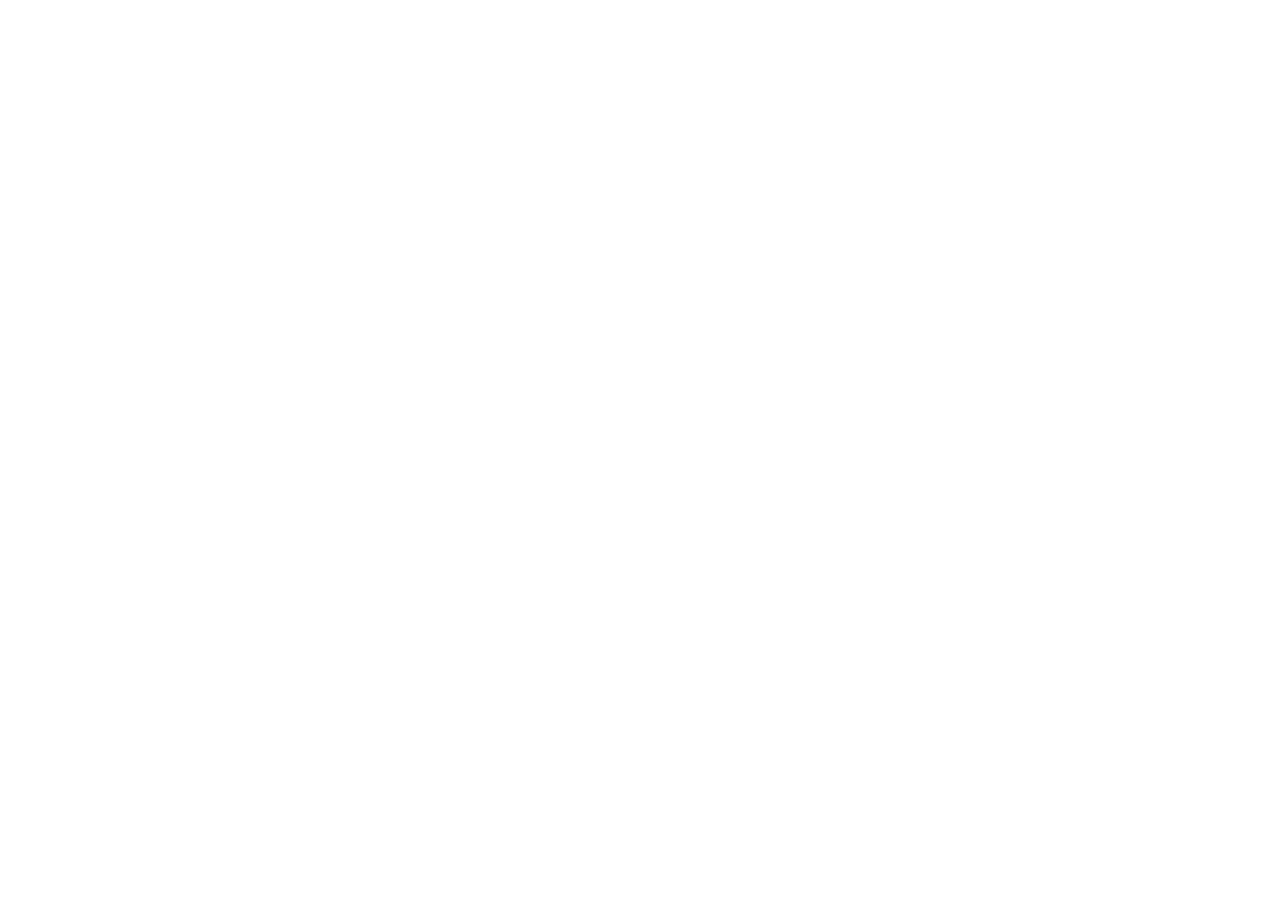
==== 回水器10-30/index.html @ 9b0e0138 "添加回水器模板" ====
<!DOCTYPE html>
<html lang="en">
<head>
    <meta charset="UTF-8">
    <title>回水器系列</title>
    <link rel="stylesheet" href="css/style.css">
    <script src="js/wow.min.js"></script>
    <script src="js/wow.js"></script>
    <link rel="stylesheet" href="css/animate.min.css">
    <link rel="stylesheet" href="css/animate.css">
    <style type="text/css">
        /*首先对字体进行引用*/


         /*微软雅黑：font3*/
        @font-face {
            font-family: 'font3';
            src: url('font/MSYH.eot'); /* IE9 Compat Modes */
            src: url('font/MSYH.eot?#iefix') format('embedded-opentype'), /* IE6-IE8 */
                     url('font/MSYH.woff') format('woff'), /* Modern Browsers */
                     url('font/MSYH.ttf')  format('truetype'), /* Safari, Android, iOS */
                     url('font/MSYH.svg#MSYH') format('svg'); /* Legacy iOS */
                     font-weight:normal;
                     font-style:normal;
           }

            /*SourceHanSansCN-Regular字体：font4*/
        @font-face {
            font-family: 'font4';
            src: url('font/SourceHanSansCN-Regular.eot'); /* IE9 Compat Modes */
            src: url('font/SourceHanSansCN-Regular.eot?#iefix') format('embedded-opentype'), /* IE6-IE8 */
                     url('font/SourceHanSansCN-Regular.woff') format('woff'), /* Modern Browsers */
                     url('font/SourceHanSansCN-Regular.ttf')  format('truetype'), /* Safari, Android, iOS */
                     url('font/SourceHanSansCN-Regular.svg#SourceHanSansCN-Regular') format('svg'); /* Legacy iOS */
                     font-weight:normal;
                     font-style:normal;
           }
           /*文鼎大黑字体：font5*/
        @font-face {
            font-family: 'font5';
            src: url('font/文鼎CS大黑.eot'); /* IE9 Compat Modes */
            src: url('font/文鼎CS大黑.eot?#iefix') format('embedded-opentype'), /* IE6-IE8 */
                     url('font/文鼎CS大黑.woff') format('woff'), /* Modern Browsers */
                     url('font/文鼎CS大黑.ttf')  format('truetype'), /* Safari, Android, iOS */
                     url('font/文鼎CS大黑.svg#文鼎CS大黑') format('svg'); /* Legacy iOS */
                     font-weight:normal;
                     font-style:normal;
           }
           @font-face {
            font-family: 'font6';
            src: url('font/汉仪中隶书简.eot'); /* IE9 Compat Modes */
            src: url('font/汉仪中隶书简.eot?#iefix') format('embedded-opentype'), /* IE6-IE8 */
                     url('font/汉仪中隶书简.woff') format('woff'), /* Modern Browsers */
                     url('font/汉仪中隶书简.ttf')  format('truetype'), /* Safari, Android, iOS */
                     url('font/汉仪中隶书简.svg#汉仪中隶书简') format('svg'); /* Legacy iOS */
                     font-weight:normal;
                     font-style:normal;
           }
           @font-face {
            font-family: 'font7';
            src: url('font/长城大黑体.eot'); /* IE9 Compat Modes */
            src: url('font/长城大黑体.eot?#iefix') format('embedded-opentype'), /* IE6-IE8 */
                     url('font/长城大黑体.woff') format('woff'), /* Modern Browsers */
                     url('font/长城大黑体.ttf')  format('truetype'), /* Safari, Android, iOS */
                     url('font/长城大黑体.svg#长城大黑体') format('svg'); /* Legacy iOS */
                     font-weight:normal;
                     font-style:normal;
           }
           
        </style>
</head>
<body>
    <div class="content">
        <!--1-->
        <div class="content1">

        </div>



    </div>
    <script>
            if (!(/msie [6|7|8|9]/i.test(navigator.userAgent))){
                new WOW().init();
            };
            </script>
</body>
</html>
---- 回水器10-30/css/style.css ----
/*清除默认样式↓*/
body, ul, li, h1, h2, h3, h4, h5, h6, p, form, dl, dt, dd { 
margin: 0px; 
padding: 0px; 
}
ul { list-style: none; }
img { border-style: none; }
body {
    width: 100%;

}

/*内容全局样式↓*/
.content{
    width: 100%;
    height: 100%;
	min-width: 1226px;
}
/*01↓*/
.content1{

}
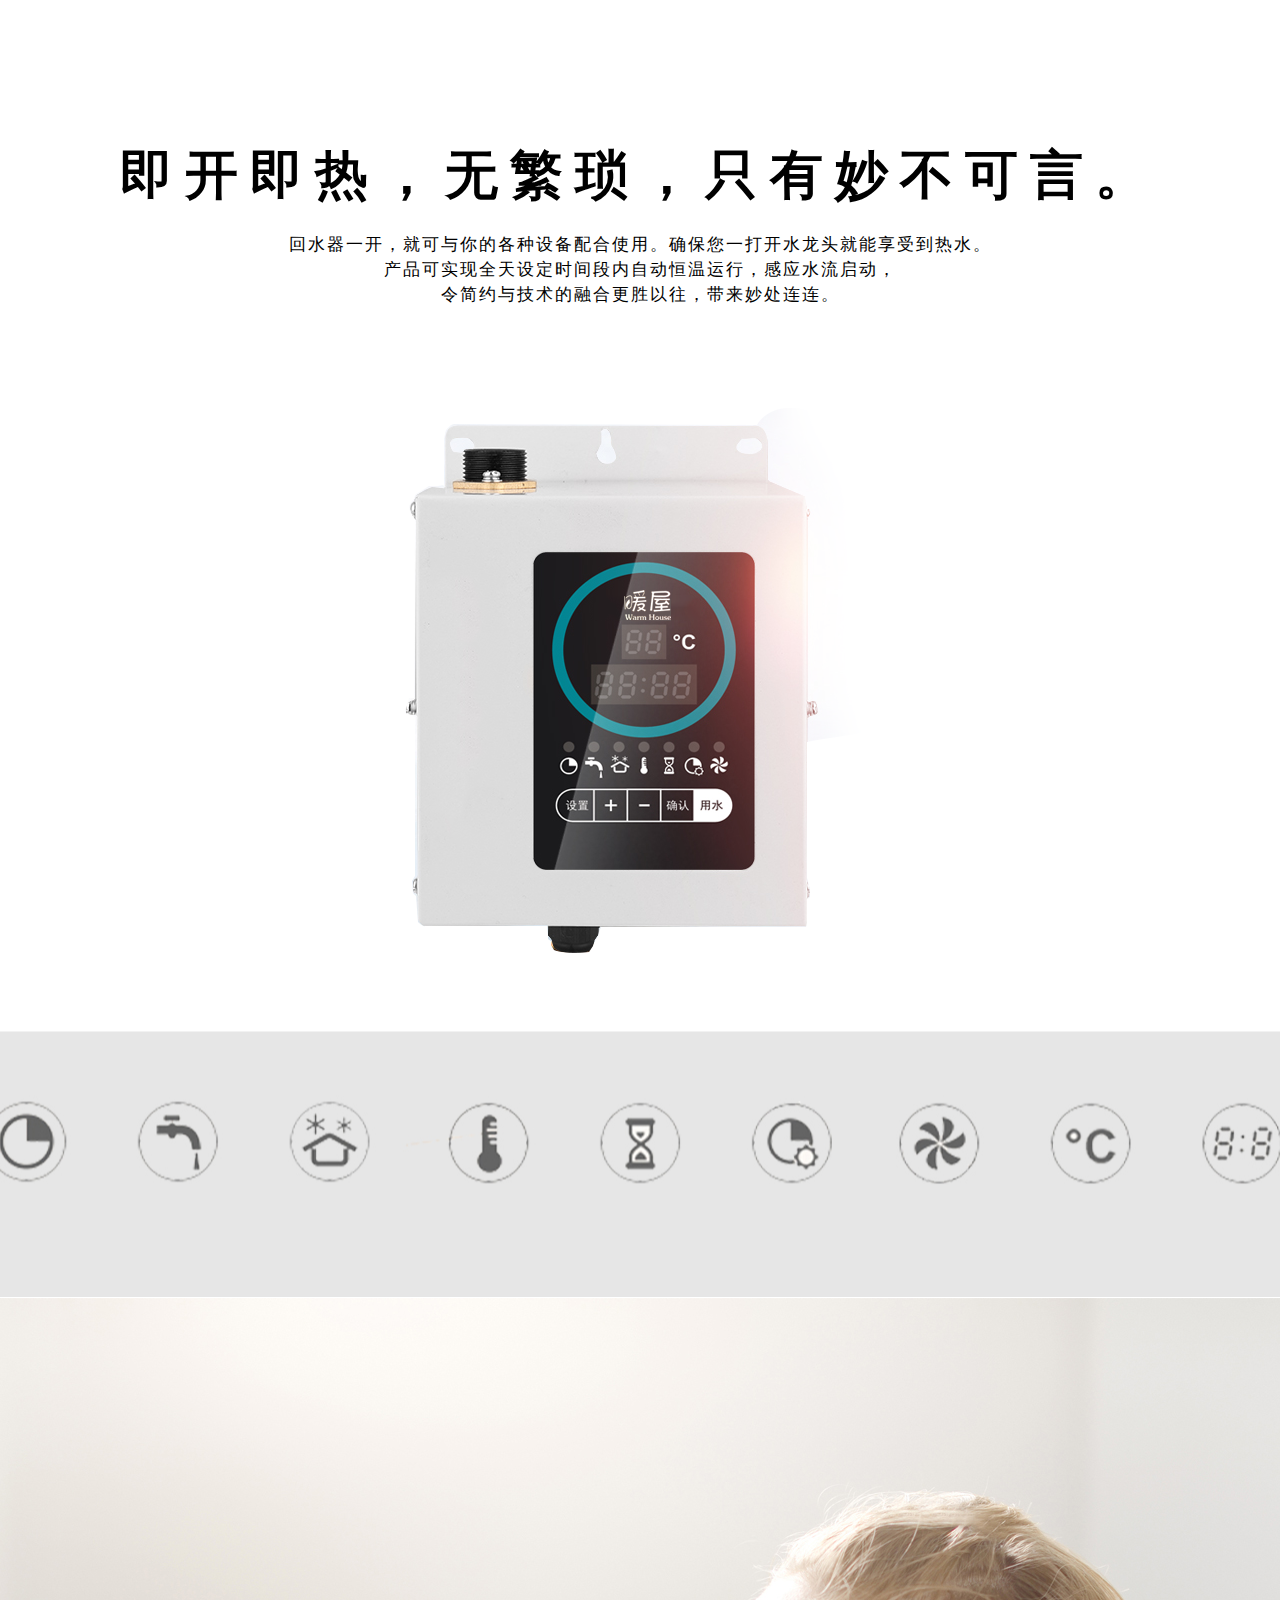
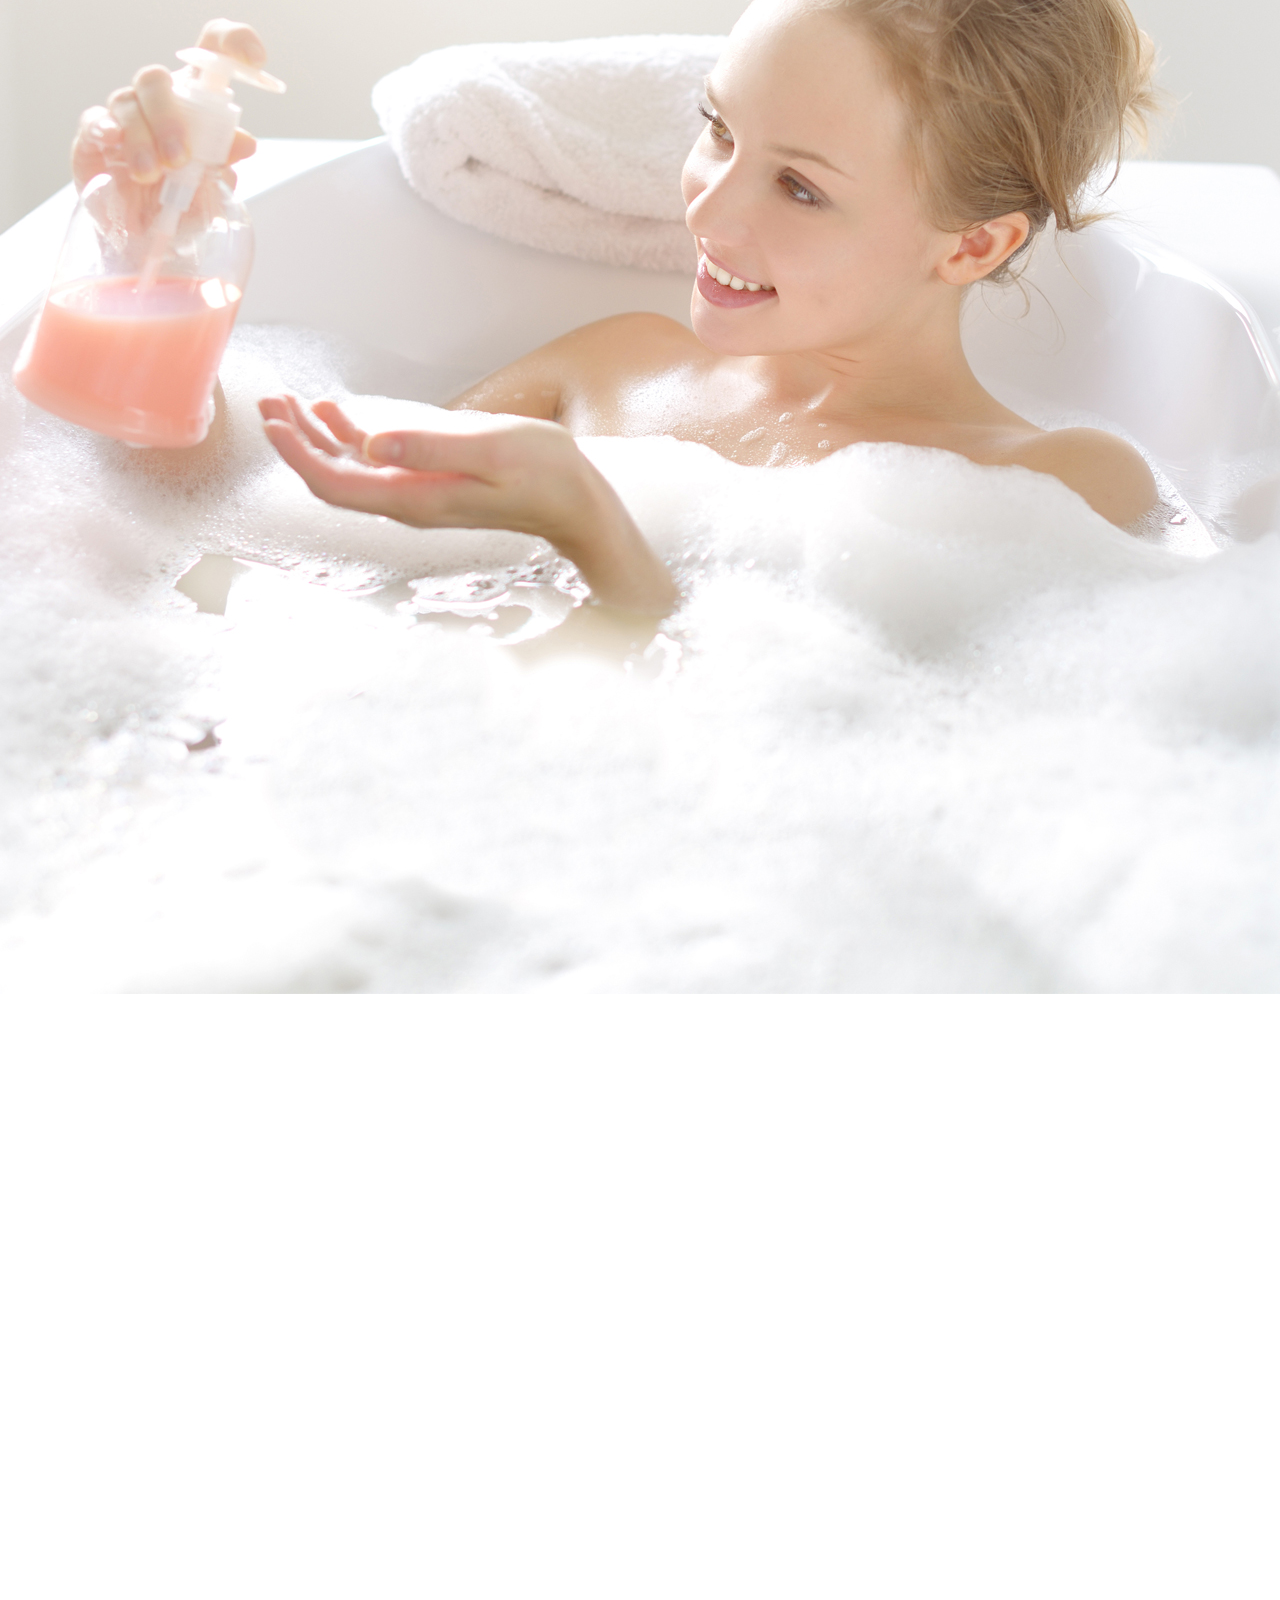
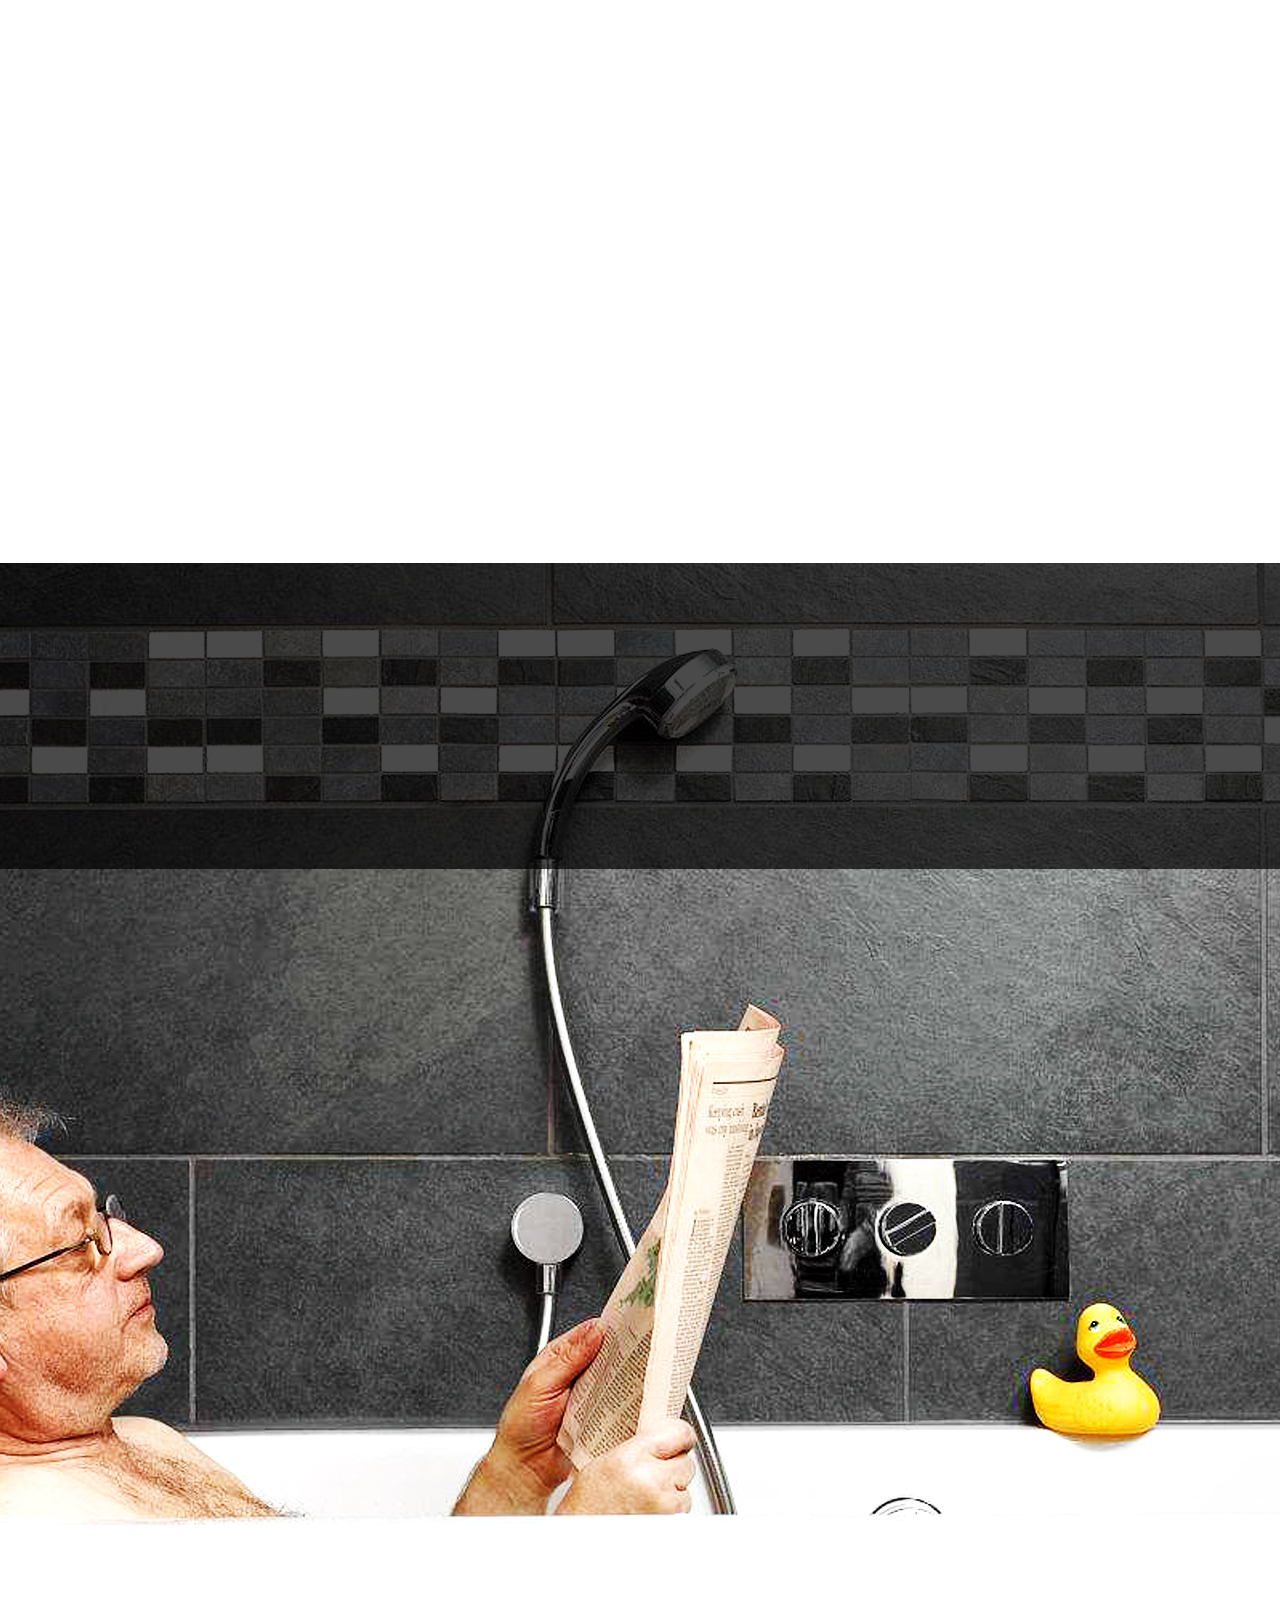
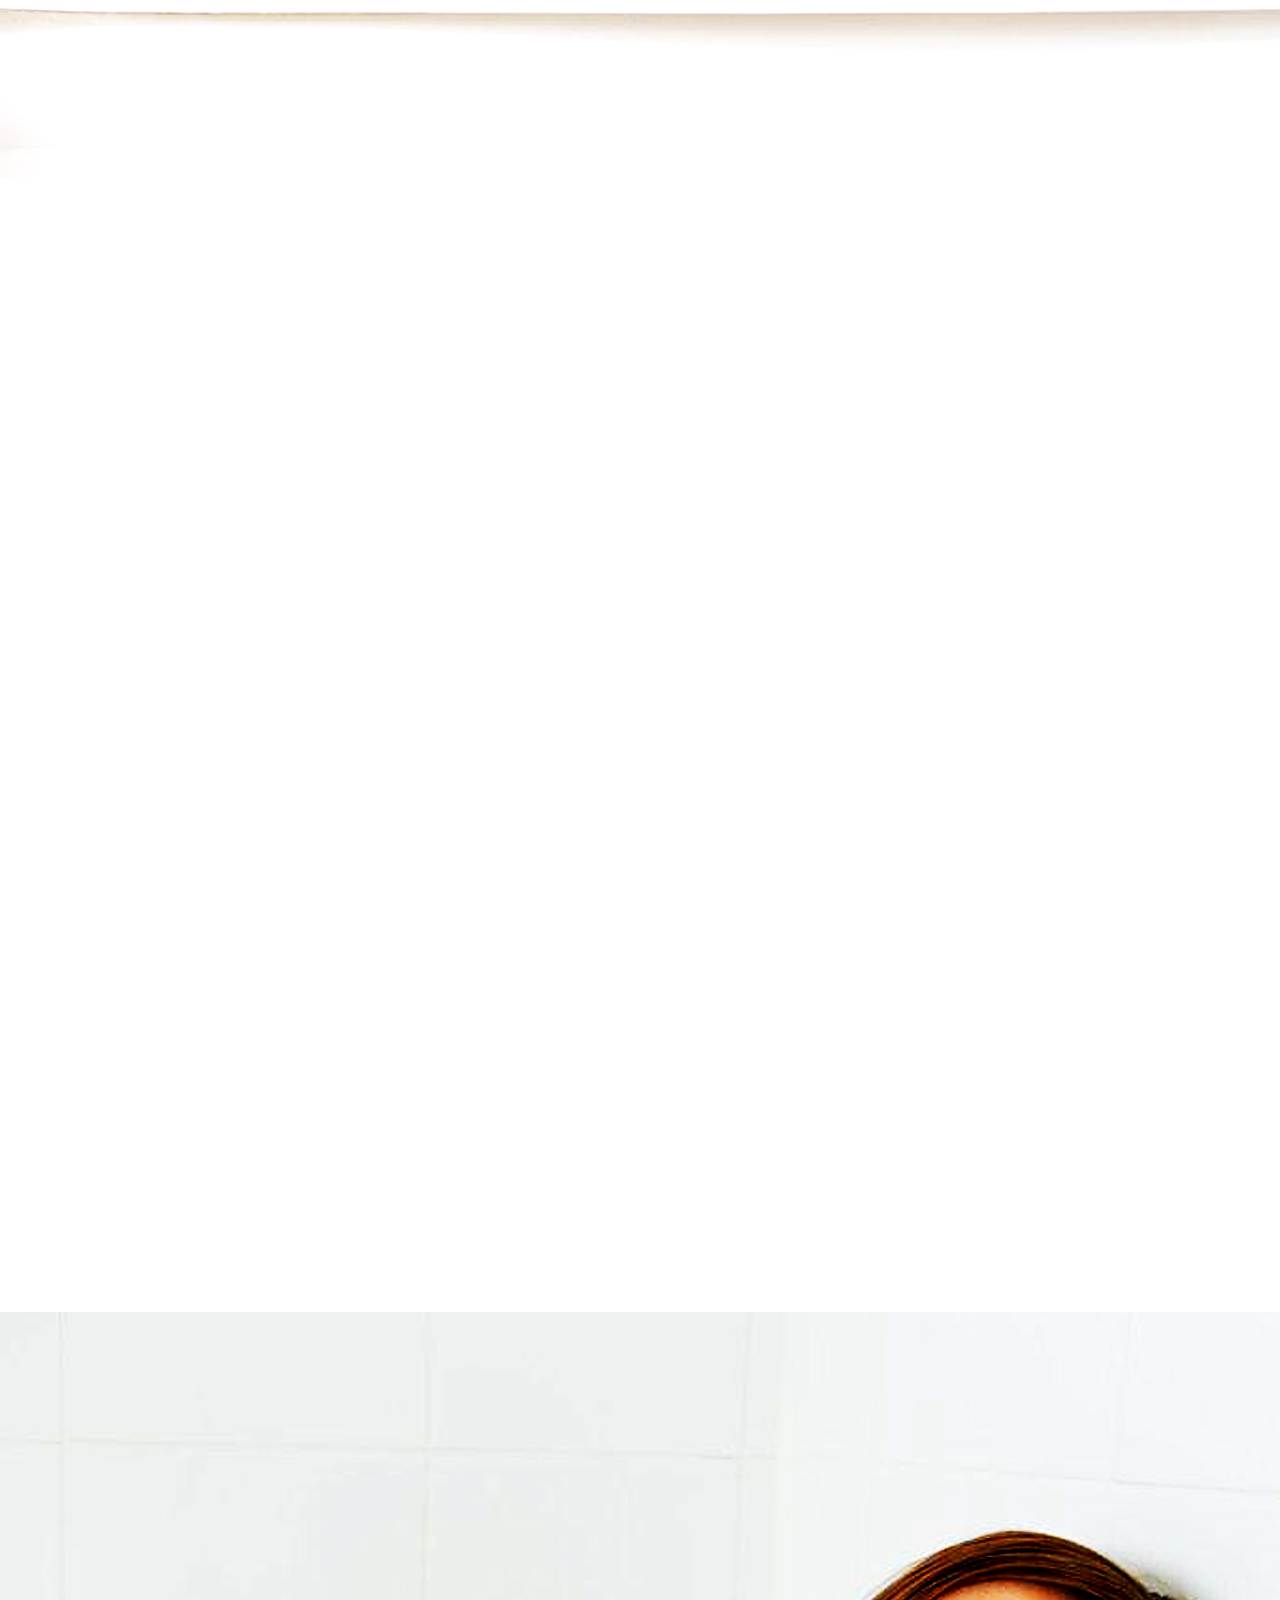
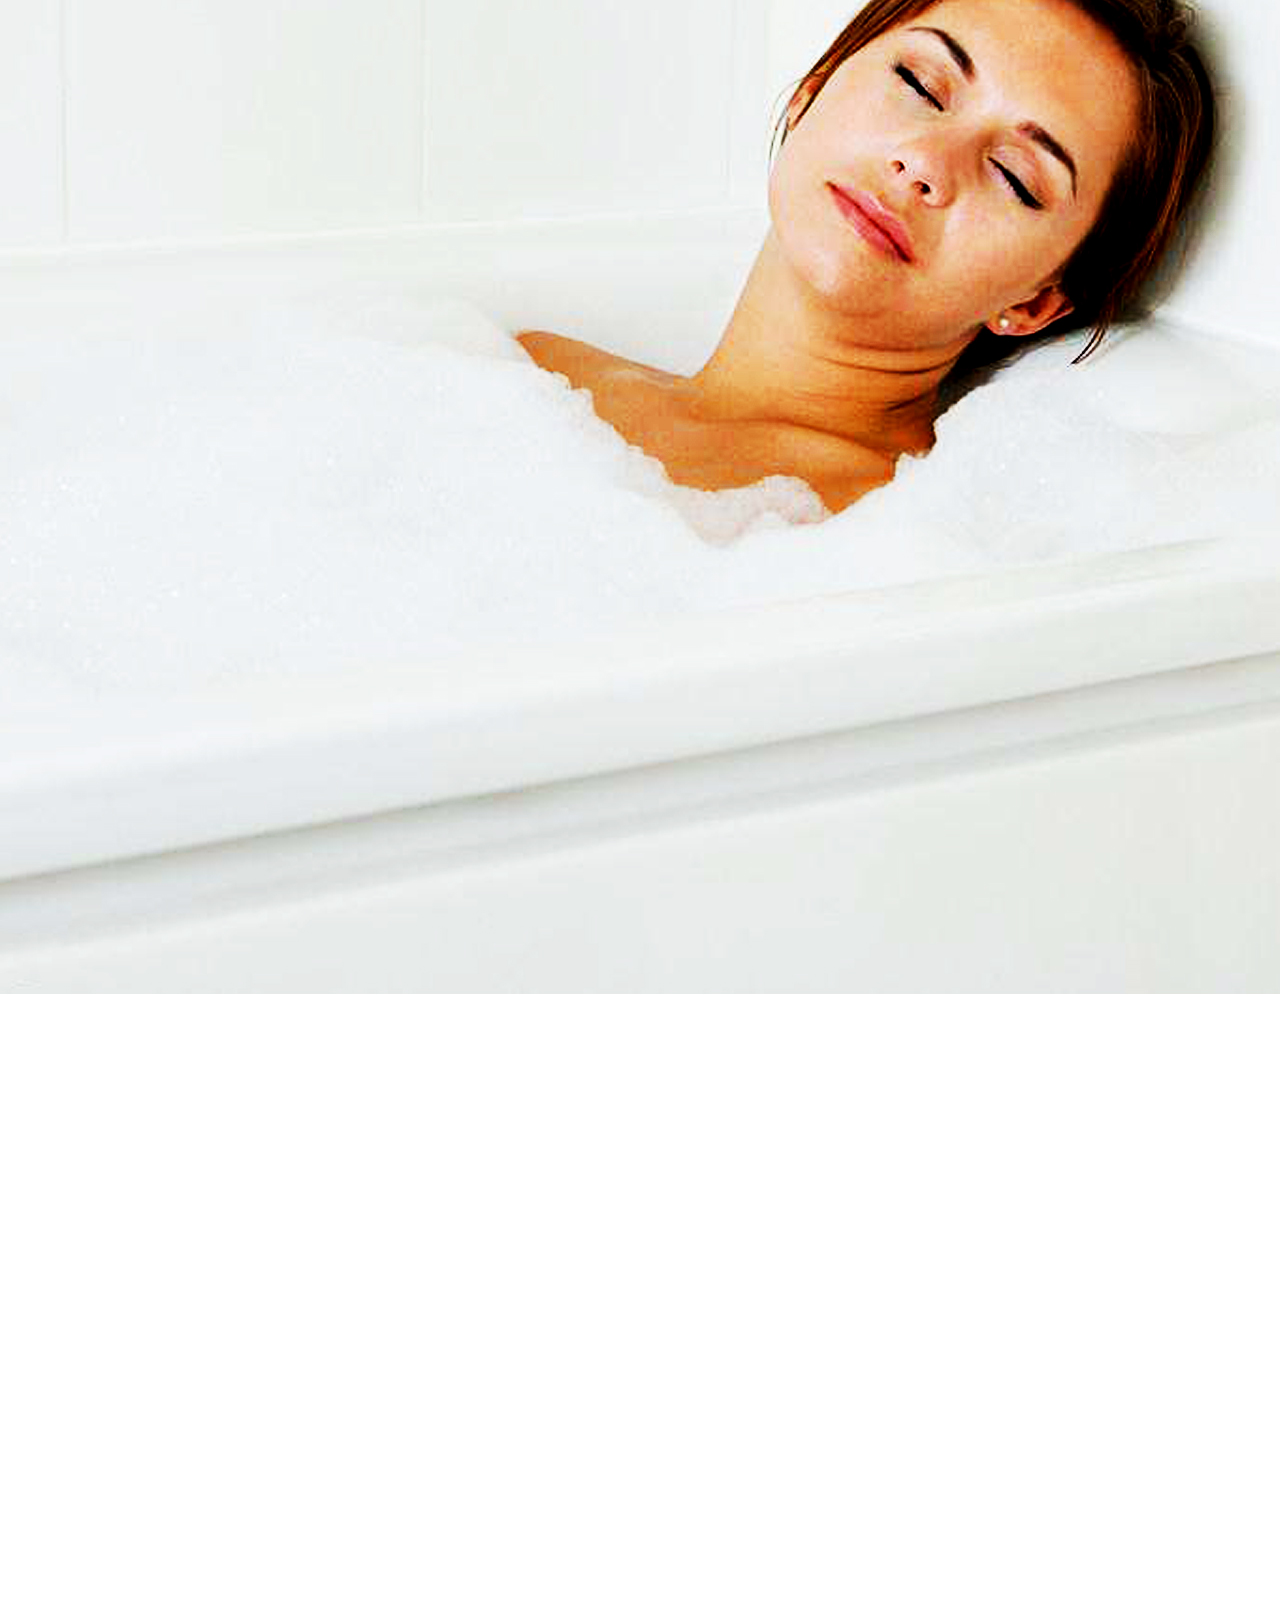
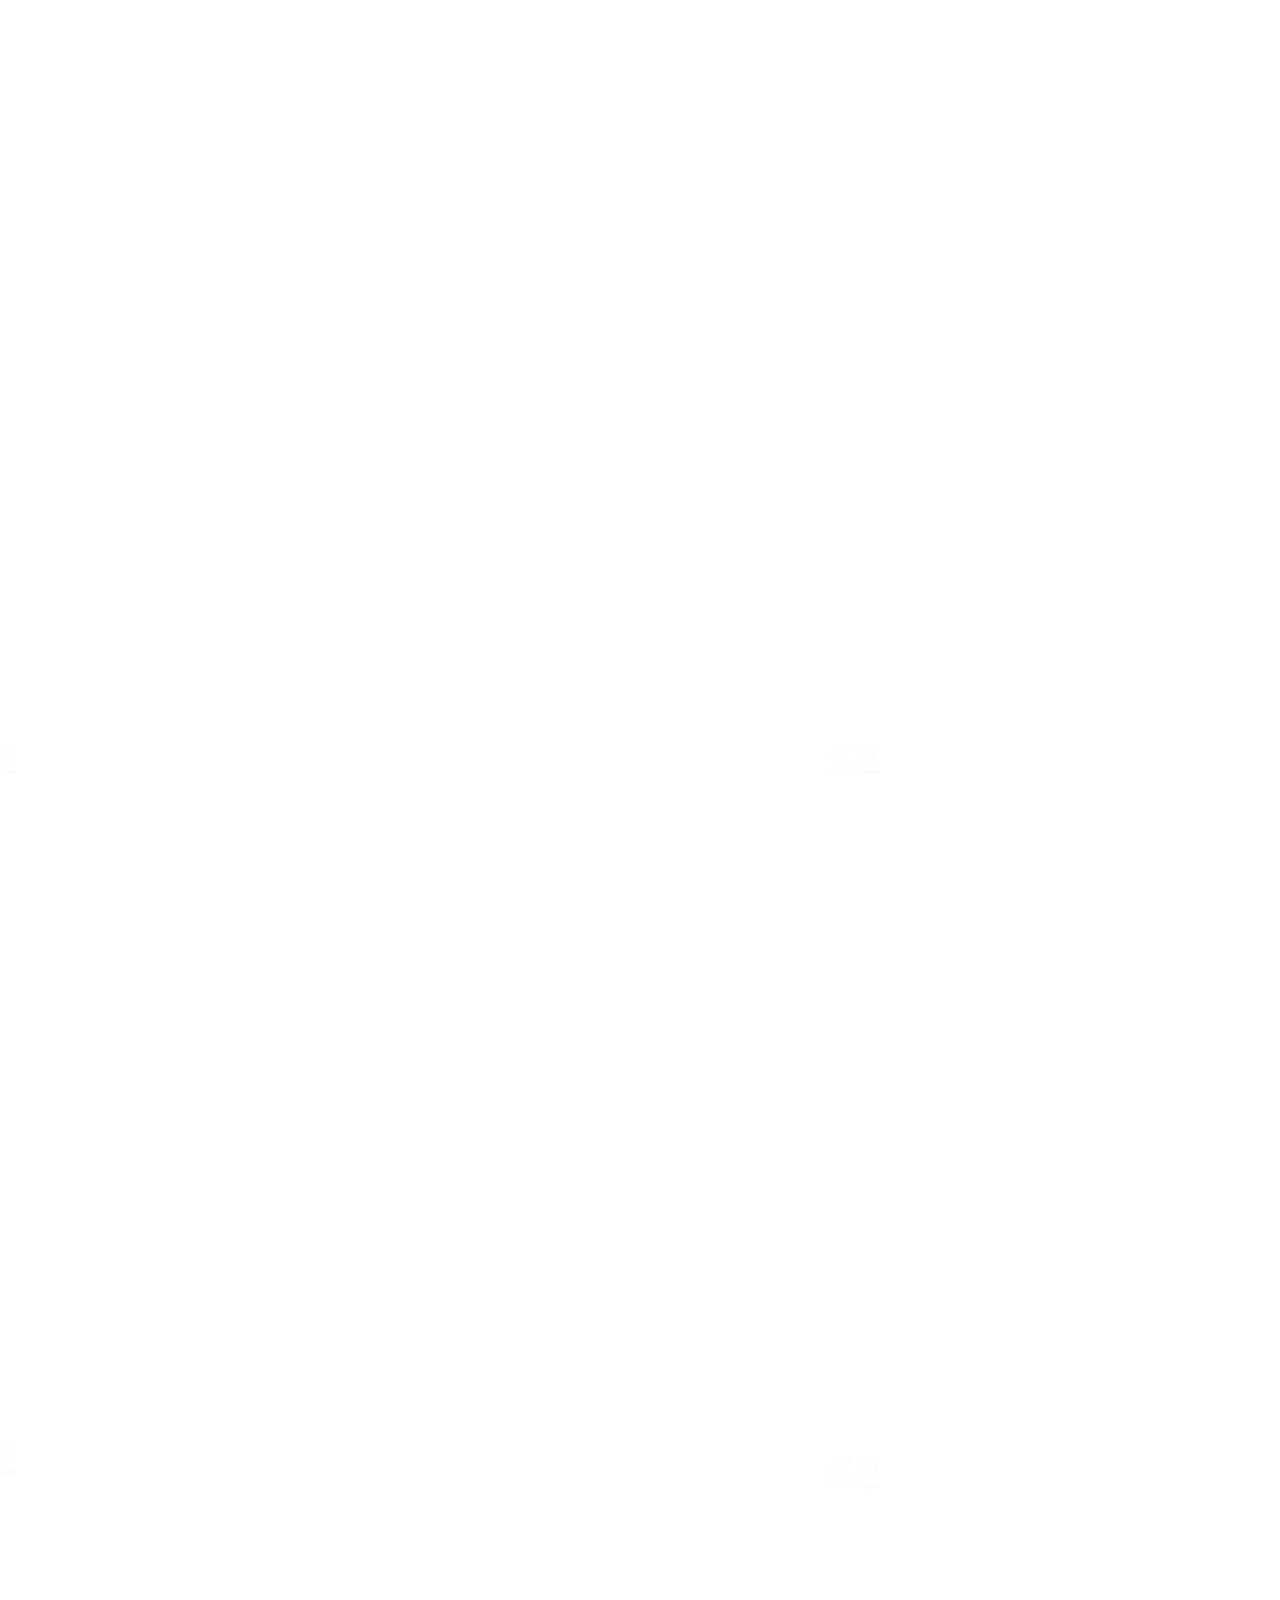
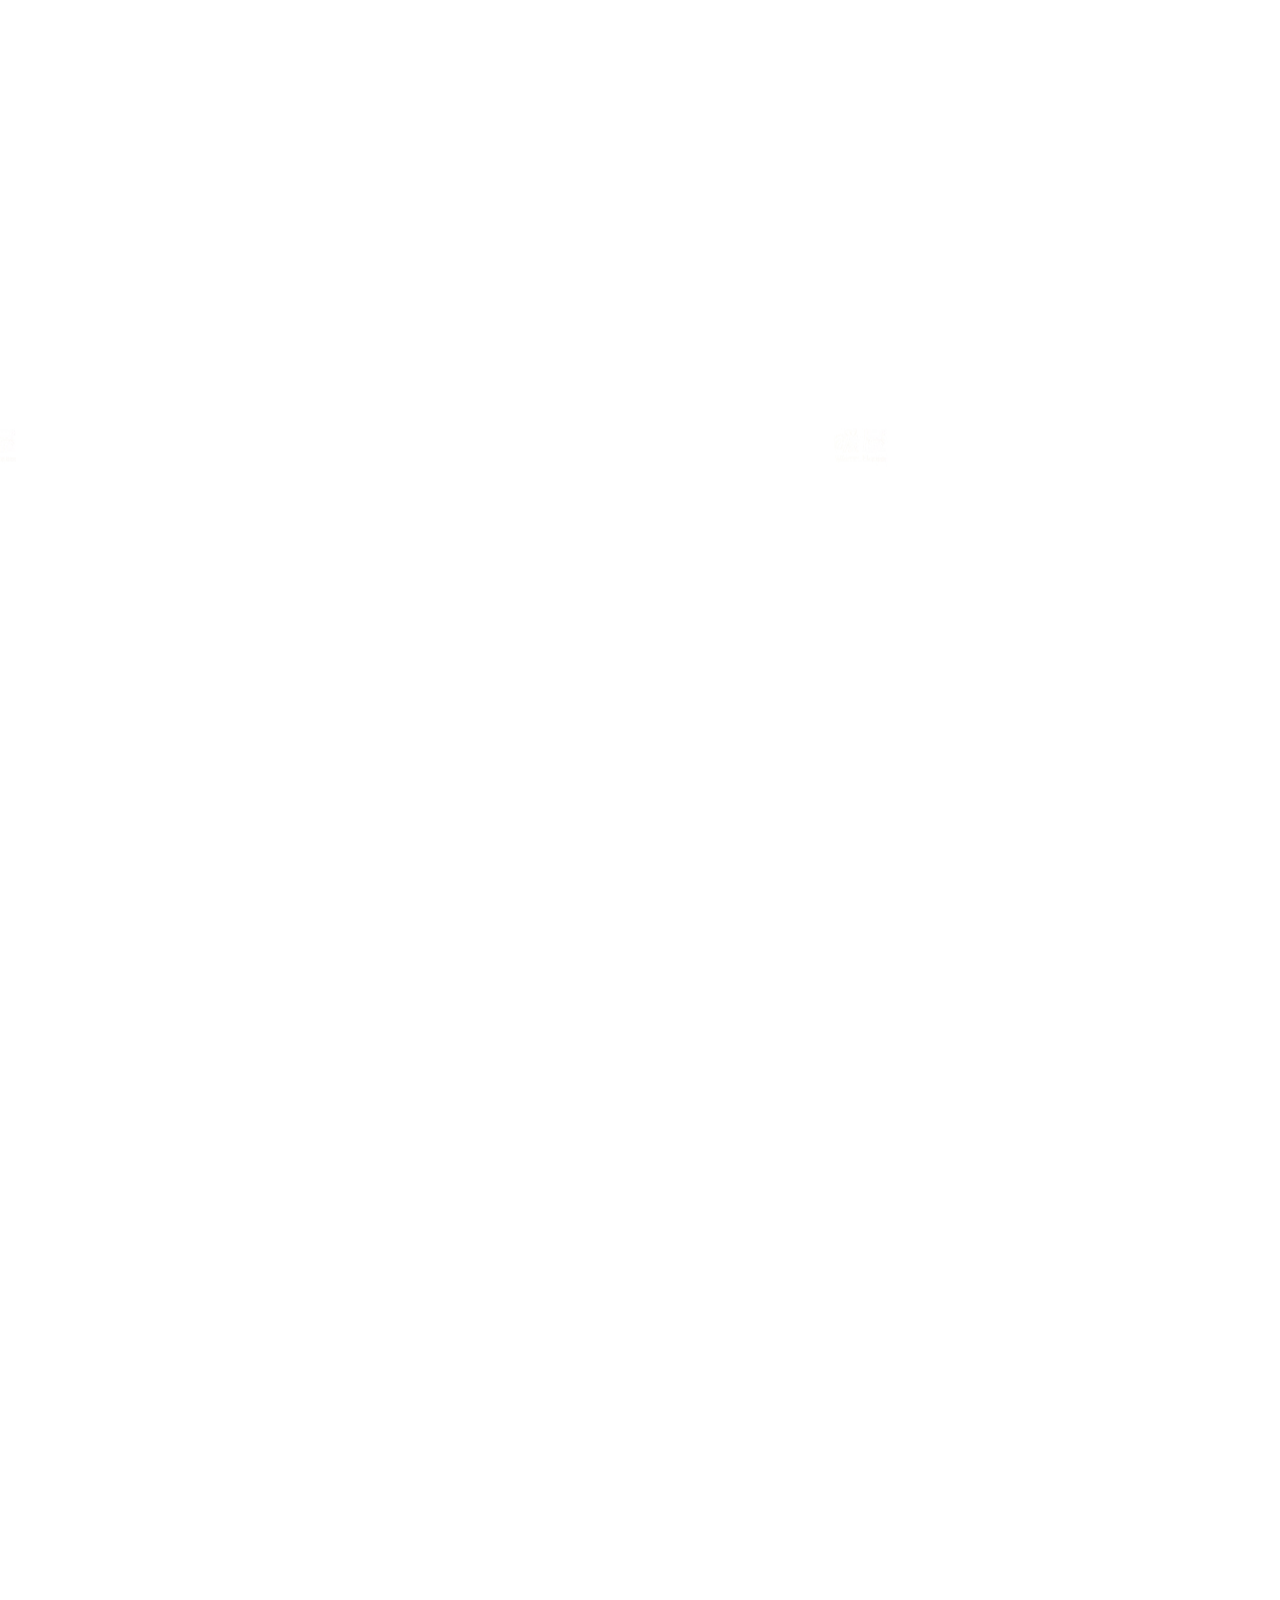
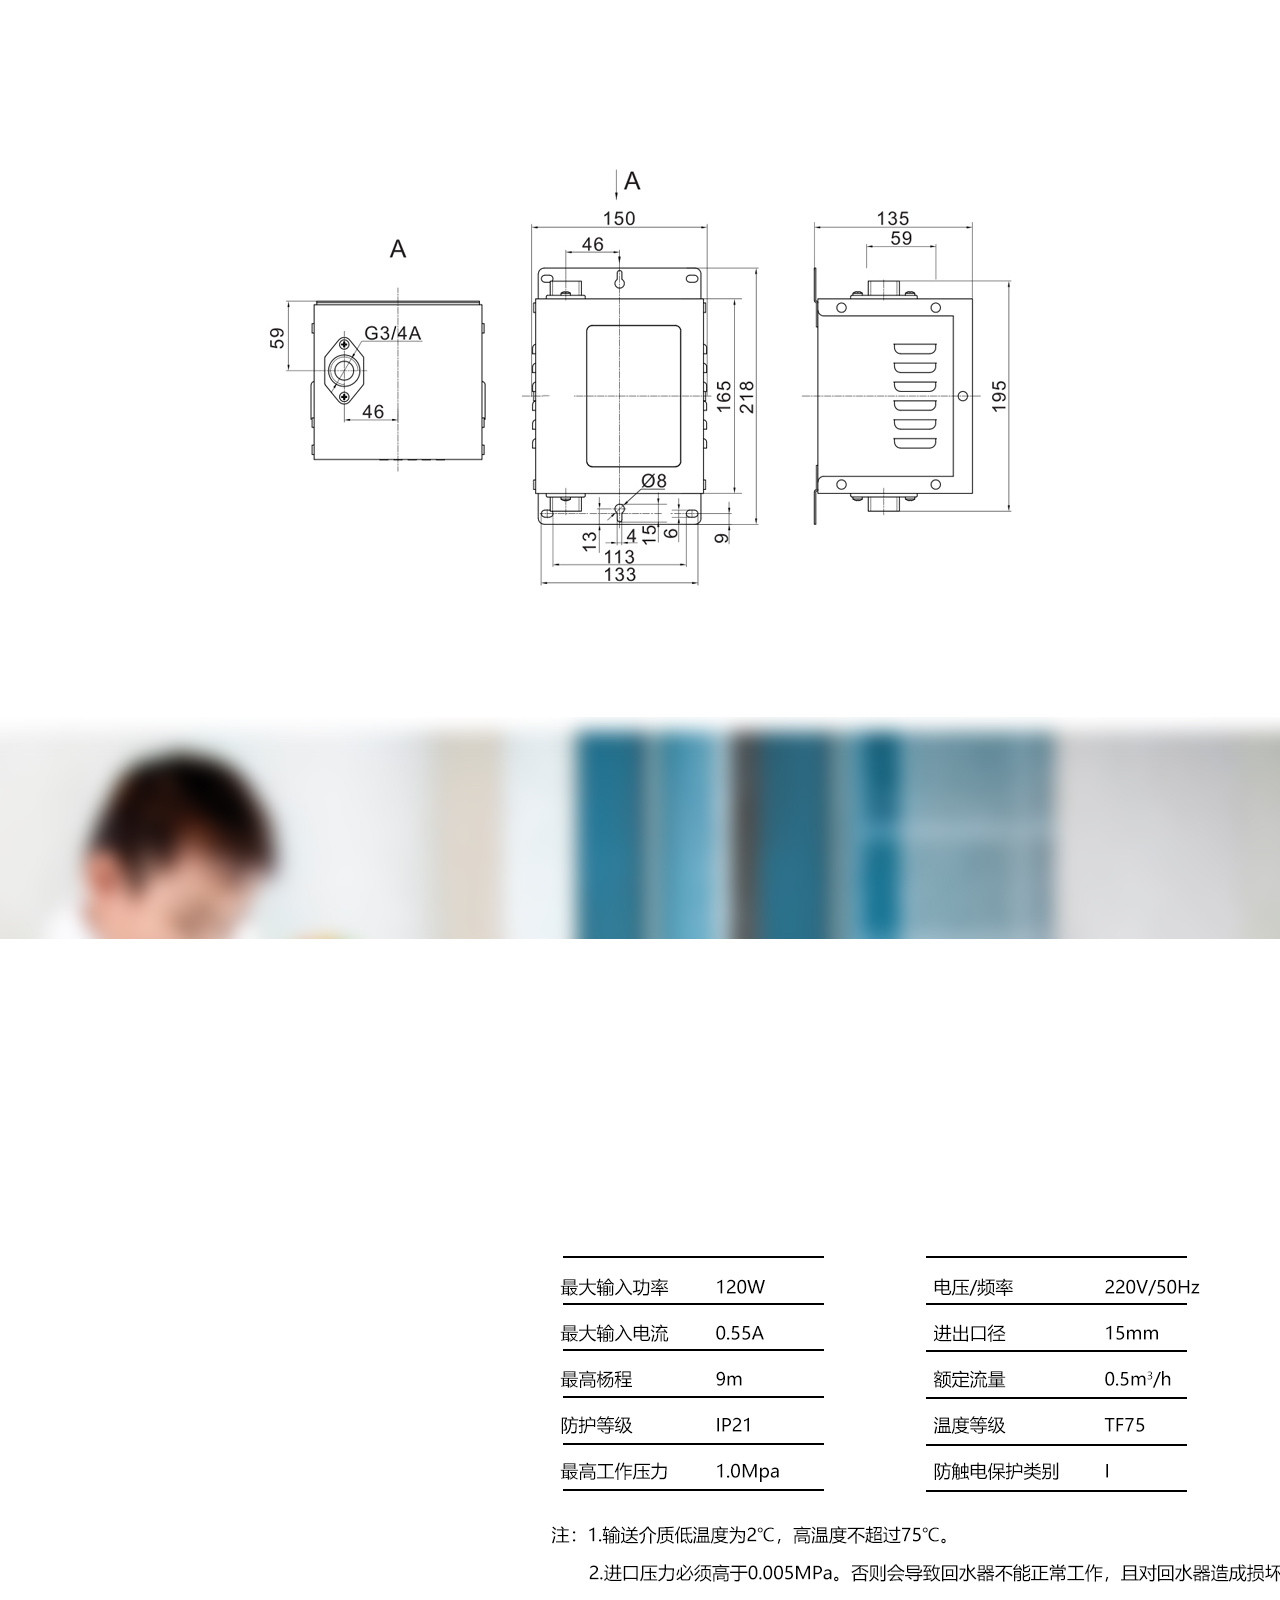
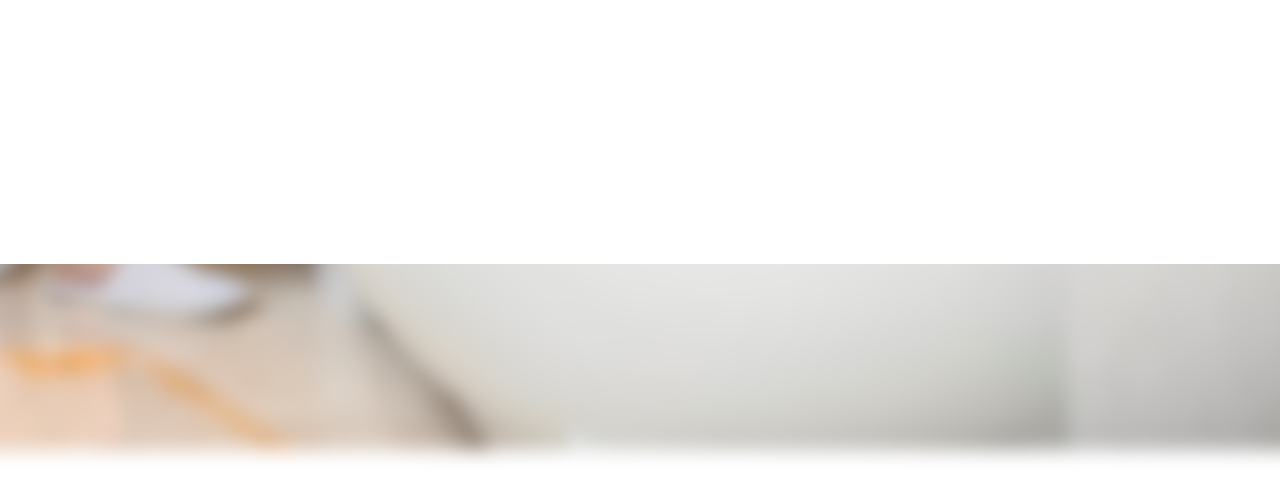
==== commit 7ac28a6c: "添加动画" ====
--- a/回水器10-30/index.html
+++ b/回水器10-30/index.html
@@ -73,10 +73,141 @@
     <div class="content">
         <!--1-->
         <div class="content1">
-
-        </div>
-
-
+            <h3 class="wow fadeInDown animated" style="visibility: visible; animation-name: fadeInDown;">即开即热，无繁琐，只有妙不可言。</h3>
+            <p class="wow fadeInUp animated" data-wow-delay="0.2s" style="visibility: visible; animation-delay: 0.6s;
+            animation-name:fadeInUp;">回水器一开，就可与你的各种设备配合使用。确保您一打开水龙头就能享受到热水。<br>
+            产品可实现全天设定时间段内自动恒温运行，感应水流启动，<br>
+            令简约与技术的融合更胜以往，带来妙处连连。</p>
+            <img class="wow fadeIn animated" data-wow-delay="1s" data-wow-duration="3s" style="visibility: visible; animation-name: fadeIn;" src="./images/huishuiqi_01_1.png" alt="">
+            <ul>
+                <li class="wow bounce animated" style="visibility: visible; animation-name: bounce;">定时模式</li>
+                <li class="wow bounce animated" data-wow-delay="0.2s" style="visibility: visible; animation-name: bounce;">水流模式</li>
+                <li class="wow bounce animated" data-wow-delay="0.4s" style="visibility: visible; animation-name: bounce;">除垢模式</li>
+                <li class="wow bounce animated" data-wow-delay="0.6s" style="visibility: visible; animation-name: bounce;">温度设置</li>
+                <li class="wow bounce animated" data-wow-delay="0.8s" style="visibility: visible; animation-name: bounce;">运行时间</li>
+                <li class="wow bounce animated" data-wow-delay="1s" style="visibility: visible; animation-name: bounce;">定时设置</li>
+                <li class="wow bounce animated" data-wow-delay="1.2s" style="visibility: visible; animation-name: bounce;">水泵运行</li>
+                <li class="wow bounce animated" data-wow-delay="1.4s" style="visibility: visible; animation-name: bounce;">温度显示</li>
+                <li class="wow bounce animated" data-wow-delay="1.6s" style="visibility: visible; animation-name: bounce;">时间显示</li>
+            </ul>
+        </div><!-- 1  --end -->
+        <!-- 2 -->
+        <div class="content2">
+            <h3 class="wow flipInX animated" style="visibility: visible; animation-name: flipInX;">智能热水回水器，化解纷繁。</h3>
+            <p class="wow flipInX animated" data-wow-delay="0.3s" style="visibility: visible; animation-delay: 0.6s;
+            animation-name:flipInX;">简单操作一下即可完成设置，然后回水器便自动开启恒温运行。<br>
+            使用也同样轻轻松松，限时工作，热源热水温度不足时自动停止。<br>
+            无论是使用你的燃气热水器、电热水器，太阳能热水器、<br>
+            还是空气能热水器，使用回水器的体验都同样精彩。<br>
+            龙头一开，热水即来。</p>
+        </div><!-- 2  --end  -->
+        <!-- 3 -->
+        <div class="content3">
+            <h3 class="wow flipInX animated" style="visibility: visible; animation-name: flipInX;">家庭里加个回水器有什么用？<br>
+            大有妙用。</h3>
+            <p class="text3-1 wow flipInX animated" data-wow-delay="0.3s" style="visibility: visible; animation-delay: 0.6s;
+            animation-name:flipInX;"">家庭用热水器离用水点较远，每次用水时都要提前将管道内的冷水排空才能享受到热水，<br>
+            即浪费时间又浪费资源。智能热水回水器（以下简称回水器）解决了这些问题，<br>
+            确保您一打开水龙头就能享受到热水。<br>
+            产品可实现全天设定时间段内自动恒温运行，感应水流启动，限时工作，<br>
+            热源热水温度不足时自动停止。内置循环屏蔽电泵。</p>
+            <img class="wow fadeIn animated" data-wow-delay="1s" data-wow-duration="3s" style="visibility: visible; animation-name:
+            fadeIn;" src="./images/huishuiqi_03_1.png" alt="">
+            <ul>
+                <li class="wow bounceInLeft animated" data-wow-delay="1s" data-wow-duration="3s" style="visibility: visible; animation-name:
+                bounceInLeft;">控制器<br>
+                回水器的软件和面板更加智能友好，<br>
+                让你有更好的体验。</li>
+                <li class="wow bounceInRight animated" data-wow-delay="0.8s" data-wow-duration="3s" style="visibility: visible; animation-name:
+                bounceInRight;">外壳<br>
+                采用1.2mm厚优质钢板成形，<br>
+                表面喷塑处理，钢性和耐候性</li>
+                <li class="wow bounceInRight animated" data-wow-delay="1s" data-wow-duration="3s" style="visibility: visible; animation-name:
+                bounceInRight;">电泵<br>
+                采用名牌屏蔽泵，经久耐用；<br>
+                控制器置于塑料盒中成为一整体，<br>
+                安全可靠便于维护。</li>
+            </ul>
+            <span class="wow flipInY animated" style="visibility: visible; animation-name: flipInY;">舒适、节水、省时。</span>
+            <p class="text3-2 wow flipInY animated" data-wow-delay="0.3s" style="visibility: visible; animation-name: flipInY;">在使用热水前1-2分钟，回水器将热水管道里的冷水循环回热水器；<br>
+            当准备好衣服进入洗澡间时，热水已充满管道，此时打开龙头即有热水，如同入住五星级酒店，<br>
+            使用热水不需要等待，节省时间，同时大大提高了热水使用的舒适性；冷水不用排走，还可节省水资源。</p>
+        </div><!-- 3  --end  -->
+        <!-- 4 -->
+        <div class="content4">
+            <h4 class="wow flipInX animated" style="visibility: visible; animation-name: flipInX;">细心搭配</h4>
+            <img class="wow flipInY animated" style="visibility: visible; animation-name:
+                flipInY;" src="./images/huishuiqi_04_1.png" alt=""><br>
+            <img class="wow flipInY animated" style="visibility: visible; animation-name:
+                flipInY;" src="./images/huishuiqi_04_2.png" alt="">
+        </div><!-- 4  --end  -->
+        <!-- 5 -->
+        <div class="content5">
+            <h4 class="wow fadeInDown animated" style="visibility: visible; animation-name: fadeInDown;">纯静呈现</h4>
+            <p class="wow fadeInDown animated" data-wow-delay="0.6s" style="visibility: visible; animation-name: fadeInDown;">噪音低，回水器运行稳定、使用寿命长，<br>
+            让你享受热水使用的舒适性<br>
+            耗电量少，一天平均运行时间为20-30分钟，<br>
+            总共耗电约为30-50瓦/天<br>
+            安装灵活。体积小，安装位置选择很灵活，<br>
+            接管简单、方便。</p>
+        </div><!-- 5  --end  -->
+        <!-- 6 -->
+        <div class="content6">
+            <h4 class="wow fadeInDown animated" style="visibility: visible; animation-name: fadeInDown;">产品说明</h4>
+            <p class="wow fadeInDown animated" data-wow-delay="0.3s" style="visibility: visible; animation-name: fadeInDown;">全自动电脑控制出水温度，先进的LCD水温显示，<br>
+            直观、便捷控制水温。</p>
+            <img class="wow fadeInLeft animated" data-wow-delay="0.4s" style="visibility: visible; animation-name: fadeInLeft;" src="./images/huishuiqi_06_1.png" alt="">
+            <ul>
+                <li class="wow rollIn animated" data-wow-delay="0.4s" style="visibility: visible; animation-name: rollIn;">1、定时模式指示灯</li>
+                <li class="wow rollIn animated" data-wow-delay="0.6s" style="visibility: visible; animation-name: rollIn;">2、水流模式指示灯</li>
+                <li class="wow rollIn animated" data-wow-delay="0.8s" style="visibility: visible; animation-name: rollIn;">3、除垢模式指示灯</li>
+                <li class="wow rollIn animated" data-wow-delay="1s" style="visibility: visible; animation-name: rollIn;">4、温度设置指示灯</li>
+                <li class="wow rollIn animated" data-wow-delay="1.2s" style="visibility: visible; animation-name: rollIn;">5、运行时间设置指示灯</li>
+                <li class="wow rollIn animated" data-wow-delay="1.4s" style="visibility: visible; animation-name: rollIn;">6、定时模式设置指示灯</li>
+                <li class="wow rollIn animated" data-wow-delay="1.6s" style="visibility: visible; animation-name: rollIn;">7、电机运行指示灯</li>
+                <li class="wow rollIn animated" data-wow-delay="1.8s" style="visibility: visible; animation-name: rollIn;">8、温度显示</li>
+                <li class="wow rollIn animated" data-wow-delay="2s" style="visibility: visible; animation-name: rollIn;">9、时间显示</li>
+            </ul>
+            <p class="wow fadeInDown animated" data-wow-delay="3s" style="visibility: visible; animation-name: fadeInDown;">
+                <span >菜单设置：</span><br>
+                1）进入菜单状态：长按[设置键]5s，进入[菜单设置]状态。<br>
+                2）菜单中切换：在某一设置项状态下，短按[设置键]可切换至下一设置项。每一设置项在表1中详细描述。<br>
+                3）退出菜单：至末尾设置项[时间修改]状态下，短按[设置键]保存参数并退出，<br>
+                返回至待机页面；或在任意设置项中短按[确认键1或超过10s未进行操作，<br>
+                将保存当前所有设置参数并退出[菜单设置]，返回至待机页面。<br>
+                注：水泵运行时进行的菜单设置，在下次运行时生效。
+            </p>
+        </div><!-- 6  --end  -->
+        <!-- 7 -->
+        <div class="content7">
+            <ul>
+                <li class="wow bounceInLeft animated" data-wow-duration="1s" style="visibility: visible; animation-name:
+                bounceInLeft;"><img src="./images/huishuiqi_07_01.jpg" alt=""></li>
+                <li class="wow bounceInRight animated" data-wow-duration="1s" style="visibility: visible; animation-name:
+                bounceInRight;"><img src="./images/huishuiqi_07_02.jpg" alt=""></li>
+                <li class="wow bounceInLeft animated" data-wow-duration="1s" style="visibility: visible; animation-name:
+                bounceInLeft;"><img src="./images/huishuiqi_07_03.jpg" alt=""></li>
+                <li class="wow bounceInRight animated" data-wow-duration="1s" style="visibility: visible; animation-name:
+                bounceInRight;"><img src="./images/huishuiqi_07_04.jpg" alt=""></li>
+                <li class="wow bounceInLeft animated" data-wow-duration="1s" style="visibility: visible; animation-name:
+                bounceInLeft;"><img src="./images/huishuiqi_07_05.jpg" alt=""></li>
+                <li class="wow bounceInRight animated" data-wow-duration="1s" style="visibility: visible; animation-name:
+                bounceInRight;"><img src="./images/huishuiqi_07_06.jpg" alt=""></li>
+            </ul>
+        </div><!-- 7  --end  -->
+        <!-- 8 -->
+        <div class="content8">
+            <p class="wow fadeInDown animated" style="visibility: visible; animation-name: fadeInDown;">产品剖解图</p>        
+            <img class="wow rotateIn animated" style="visibility: visible; animation-name: rotateIn;" src="./images/huishuiqi_08_1.png" alt="">
+            <p class="wow fadeInDown animated" data-wow-delay="0.8s" style="visibility: visible; animation-name: fadeInDown;">产品外形尺寸与安装孔尺寸</p>
+            
+        </div><!-- 8  --end  -->
+        <!-- 9 -->
+        <div class="content9">
+            <img class="wow bounceInLeft animated" data-wow-delay="0.6s" data-wow-duration="1.5s" style="visibility: visible; animation-name:
+            bounceInLeft;" src="./images/huishuiqi_01_1.png" alt="">
+            <p class="wow fadeInRight animated" style="visibility: visible; animation-name: fadeInRight;">智能热水回水器（NWH-9）</p>
+        </div><!-- 9  --end  -->
 
     </div>
     <script>
--- a/回水器10-30/css/style.css
+++ b/回水器10-30/css/style.css
@@ -14,9 +14,242 @@
 .content{
     width: 100%;
     height: 100%;
-	min-width: 1226px;
+    min-width: 1226px;
+    text-align: center;
+    font-family: 'font3';
 }
 /*01↓*/
 .content1{
+    position: relative;
+    height: 1297px;
+    background: url(../images/huishuiqi_01.jpg);
+	background-repeat:no-repeat;
+	background-position: center center; 
+	background-attachment: scroll; 
+}
+.content1 h3 {
+    font-size: 53.02px;
+    letter-spacing: 12px;
+    padding-top: 140px;
+}
+.content1 p {
+    font-size: 16.92px;
+    letter-spacing: 2px;
+    padding-top: 20px;
+    line-height: 25px;
+    padding-bottom: 100px;
+}
+.content1 ul {
+    position: absolute;
+    padding-top: 240px;
+    padding-left: 252px;
+}
+.content1 ul li {
+    font-size: 16.92px;
+    float: left;
+    width: 153px;
+}
+/*02↓*/
+.content2{
+    position: relative;
+    height: 1297px;
+    background: url(../images/huishuiqi_02.jpg);
+	background-repeat:no-repeat;
+	background-position: center center; 
+	background-attachment: scroll; 
+}
+.content2 h3 {
+    font-size: 52px;
+    padding: 35px;
+    letter-spacing: 10px;
+}
+.content2 p {
+    font-size: 16.93px;
+    line-height: 30px;
+    letter-spacing: 3px;
+}
+/*03↓*/
+.content3{
+    
+    height: 2384px;
+    background: url(../images/huishuiqi_03.jpg);
+	background-repeat:no-repeat;
+	background-position: center center; 
+	background-attachment: scroll; 
+}
+.content3 h3 {
+    font-size: 48px;
+    padding: 65px 0 30px 0;
+    letter-spacing: 15px;
+}
+.content3 .text3-1 {
+    font-size: 16.93px;
+    line-height: 28px;
+    letter-spacing: 5px;
+    padding-bottom: 60px;
+}
+.content3 ul {
+    position: relative;
+}
+.content3 ul li {
+    position: absolute;
+    text-align: left;
+}
+.content3 ul li:first-child {
+    left: 425px;
+    bottom: 200px;
+}
+.content3 ul li:nth-child(2){
+    right: 530px;
+    bottom: 300px;
+}
+.content3 ul li:last-child {
+    right: 500px;
+    bottom: 100px;
+}
+.content3 span {
+    display: block;
+    padding-top: 210px;
+    font-size: 69.2px;
+    color: #fff;
+}
+.content .text3-2 {
+    color: #fff;
+    font-size: 16.19px;
+    line-height: 25px;
+    padding-top: 15px;
+    letter-spacing: 3px;
+}
+/*04↓*/
+.content4{
+    position: relative;
+    height: 1135px;
+    background: url(../images/huishuiqi_04.jpg);
+	background-repeat:no-repeat;
+	background-position: center center; 
+	background-attachment: scroll; 
+}
+.content4 h4 {
+    font-size: 59.31px;
+    letter-spacing: 10px;
+    padding-bottom: 30px;
+}
+/*05↓*/
+.content5{
+    position: relative;
+    height: 1283px;
+    background: url(../images/huishuiqi_05.jpg);
+	background-repeat:no-repeat;
+	background-position: center center; 
+    background-attachment: scroll; 
+    text-align: left;
+    padding-left: 123px;
+}
+.content5 h4 {
+    padding: 335px 0 15px 0;
+    font-size: 53.92px;
+    letter-spacing: 15px;
+}
+.content5 p {
+    font-size: 31.74px;
+    line-height: 50px;
+    letter-spacing: 5px;
+}
+/*06↓*/
+.content6{
+    position: relative;
+    height: 1038px;
+    background: url(../images/huishuiqi_06.jpg);
+	background-repeat:no-repeat;
+	background-position: center center; 
+	background-attachment: scroll; 
+}
+.content6 h4 {
+    font-size: 54.36px;
+    letter-spacing: 10px;
+    padding: 90px 0 15px 0;
+}
+.content6 p {
+    font-size: 22.28px;
+    letter-spacing: 5px;
+    line-height: 40px;
+}
+.content6 img {
+    position: absolute;
+    left: 600px;
+    top: 365px;
+}
+.content6 ul {
+    padding: 120px 0 100px 970px;
+    text-align: left;
+}
+.content6 ul li {
+    font-size: 22.29px;
+    line-height: 36px;
+}
+.content6 p:last-child {
+    font-size: 16.2px;
+    line-height: 25px;
+}
+.content6  span {
+    font-weight: bold;
+}
+/*07↓*/
+.content7{
+    position: relative;
+    height: 2033px;
+    background: url(../images/huishuiqi_07.jpg);
+	background-repeat:no-repeat;
+	background-position: center center; 
+	background-attachment: scroll; 
+}
+.content7 ul li:nth-child(odd){
+    float: left;
+    width: 48%;
+}
+.content7 ul li:nth-child(even){
+    float: right;
+}
 
+/*08↓*/
+.content8{
+    position: relative;
+    height: 1450px;
+    background: url(../images/huishuiqi_08.jpg);
+	background-repeat:no-repeat;
+	background-position: center center; 
+	background-attachment: scroll; 
+}
+.content8 p:first-child {
+    font-size: 37px;
+    padding: 34px;
+    position: relative;
+    z-index: 2;
+}
+.content8 p:nth-child(3) {
+    padding-top: 600px;
+    font-size: 37px;
+}
+.content8 img{
+    position: absolute;
+    top: 36px;
+    left: 560px;
+}
+/*09↓*/
+.content9{
+    position: relative;
+    height: 1362px;
+    background: url(../images/huishuiqi_09.jpg);
+	background-repeat:no-repeat;
+	background-position: center center; 
+	background-attachment: scroll; 
+}
+.content9 img {
+    position: absolute;
+    left: 285px;
+    top: 390px;
+}
+.content9 p {
+    font-size: 37.43px;
+    padding: 470px 0 0 510px;
 }